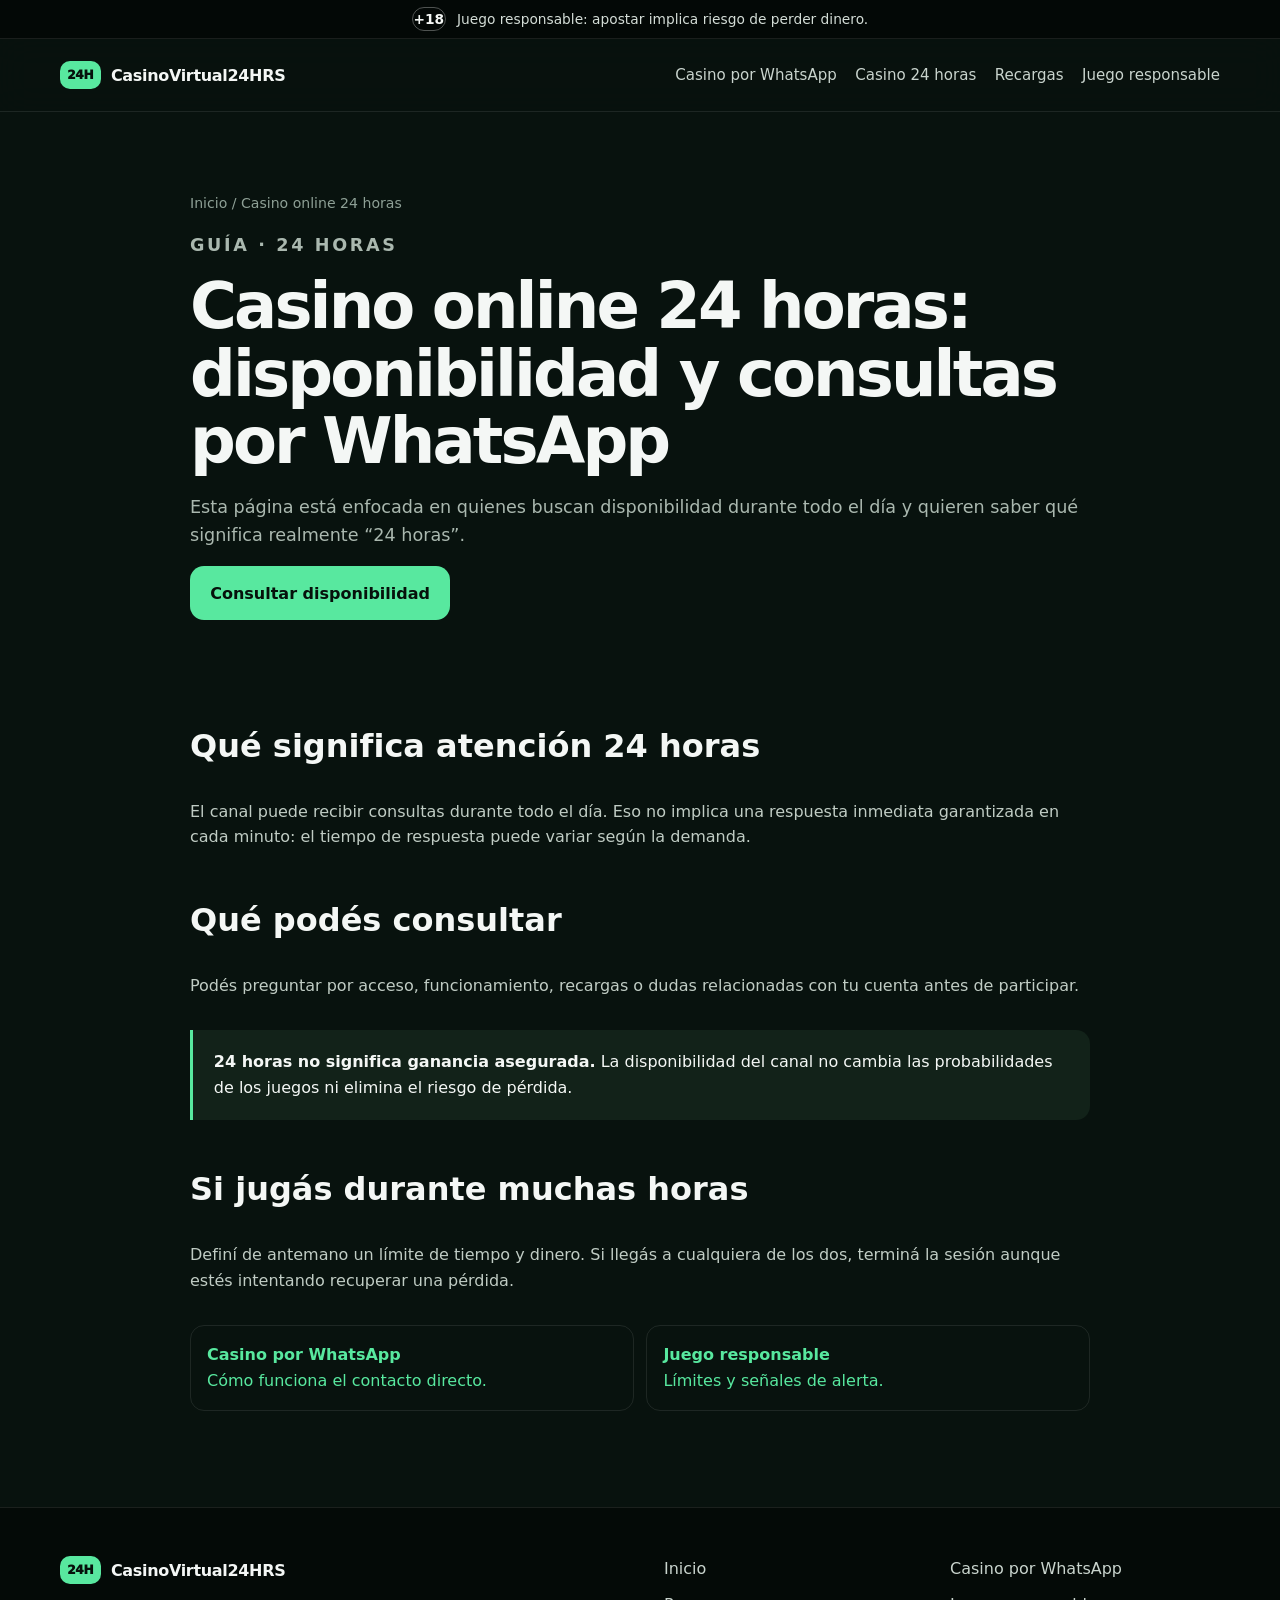
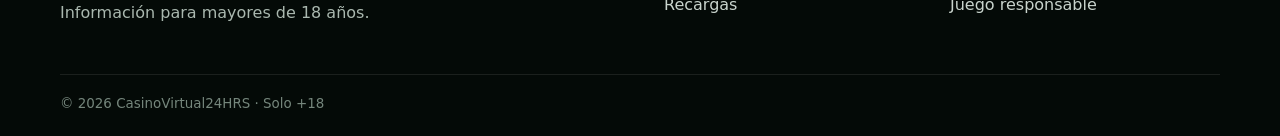
==== casino-online-24-horas.html @ c12b15f7 "Add casino online 24 hours SEO landing page" ====
<!doctype html><html lang="es-AR"><head><meta charset="utf-8"><meta name="viewport" content="width=device-width,initial-scale=1"><title>Casino Online 24 Horas | CasinoVirtual24HRS</title><meta name="description" content="Información sobre casino online 24 horas: disponibilidad del canal, consultas por WhatsApp y juego responsable. Solo mayores de 18."><meta name="robots" content="index,follow,max-image-preview:large,max-snippet:-1"><link rel="canonical" href="https://casinovirtual24hrs.com/casino-online-24-horas"><link rel="stylesheet" href="/style.css"><link rel="icon" href="/ganaencasa.webp" type="image/webp"></head><body><div class="age-bar"><span>+18</span><p>Juego responsable: apostar implica riesgo de perder dinero.</p></div><header class="site-header"><div class="container header-inner"><a class="brand" href="/"><span class="brand-mark">24H</span><span>CasinoVirtual24HRS</span></a><button class="menu-toggle" type="button" aria-expanded="false" aria-controls="main-nav">Menú</button><nav id="main-nav" class="main-nav"><a href="/casino-online-whatsapp">Casino por WhatsApp</a><a href="/casino-online-24-horas">Casino 24 horas</a><a href="/recarga-casino-whatsapp">Recargas</a><a href="/juego-responsable">Juego responsable</a></nav></div></header><main><section class="article-hero"><div class="container"><nav class="breadcrumbs"><a href="/">Inicio</a> / Casino online 24 horas</nav><p class="eyebrow">GUÍA · 24 HORAS</p><h1>Casino online 24 horas: disponibilidad y consultas por WhatsApp</h1><p>Esta página está enfocada en quienes buscan disponibilidad durante todo el día y quieren saber qué significa realmente “24 horas”.</p><a class="button button-primary js-whatsapp" href="https://wa.me/5492975815752" target="_blank" rel="noopener noreferrer" data-message="Hola, quiero consultar disponibilidad en CasinoVirtual24HRS.">Consultar disponibilidad</a></div></section><article class="article-body"><div class="container"><h2>Qué significa atención 24 horas</h2><p>El canal puede recibir consultas durante todo el día. Eso no implica una respuesta inmediata garantizada en cada minuto: el tiempo de respuesta puede variar según la demanda.</p><h2>Qué podés consultar</h2><p>Podés preguntar por acceso, funcionamiento, recargas o dudas relacionadas con tu cuenta antes de participar.</p><div class="notice"><strong>24 horas no significa ganancia asegurada.</strong> La disponibilidad del canal no cambia las probabilidades de los juegos ni elimina el riesgo de pérdida.</div><h2>Si jugás durante muchas horas</h2><p>Definí de antemano un límite de tiempo y dinero. Si llegás a cualquiera de los dos, terminá la sesión aunque estés intentando recuperar una pérdida.</p><div class="internal-links"><a href="/casino-online-whatsapp"><strong>Casino por WhatsApp</strong><br>Cómo funciona el contacto directo.</a><a href="/juego-responsable"><strong>Juego responsable</strong><br>Límites y señales de alerta.</a></div></div></article></main><footer class="site-footer"><div class="container footer-grid"><div><a class="brand" href="/"><span class="brand-mark">24H</span><span>CasinoVirtual24HRS</span></a><p>Información para mayores de 18 años.</p></div><nav><a href="/">Inicio</a><a href="/casino-online-whatsapp">Casino por WhatsApp</a><a href="/recarga-casino-whatsapp">Recargas</a><a href="/juego-responsable">Juego responsable</a></nav></div><div class="container footer-bottom">© <span id="year">2026</span> CasinoVirtual24HRS · Solo +18</div></footer><script src="/app.js" defer></script></body></html>
---- style.css ----
:root{--bg:#08120e;--bg2:#0d1a14;--panel:#122219;--text:#f4f7f5;--muted:#aab8af;--line:rgba(255,255,255,.09);--accent:#58e89f;--accent2:#32ce80;--radius:22px;--shadow:0 22px 70px rgba(0,0,0,.28)}*{box-sizing:border-box}html{scroll-behavior:smooth}body{margin:0;background:var(--bg);color:var(--text);font-family:Inter,ui-sans-serif,system-ui,-apple-system,BlinkMacSystemFont,"Segoe UI",sans-serif;line-height:1.6;text-rendering:optimizeLegibility}a{color:inherit;text-decoration:none}img{max-width:100%;display:block}button{font:inherit}.container{width:min(1160px,calc(100% - 2rem));margin:auto}.narrow{width:min(920px,100%)}.skip-link{position:absolute;top:-100px;left:1rem;background:white;color:black;padding:.7rem 1rem;border-radius:10px;z-index:1000}.skip-link:focus{top:1rem}.age-bar{display:flex;justify-content:center;align-items:center;gap:.7rem;padding:.45rem 1rem;background:#030806;border-bottom:1px solid var(--line);font-size:.86rem}.age-bar p{margin:0;color:#d4ddd7}.age-bar span{display:grid;place-items:center;min-width:34px;height:24px;border:1px solid rgba(255,255,255,.3);border-radius:999px;font-weight:850}.site-header{position:sticky;top:0;z-index:30;background:rgba(8,18,14,.88);backdrop-filter:blur(16px);border-bottom:1px solid var(--line)}.header-inner{min-height:72px;display:flex;align-items:center;justify-content:space-between;gap:1.5rem}.brand{display:inline-flex;align-items:center;gap:.65rem;font-weight:850;letter-spacing:-.02em}.brand-mark{display:grid;place-items:center;min-width:40px;height:28px;padding:0 .45rem;border-radius:10px;background:var(--accent);color:#06110b;font-size:.76rem;font-weight:950}.main-nav{display:flex;gap:1.15rem;color:#c9d4cd;font-size:.94rem}.main-nav a:hover{color:white}.menu-toggle{display:none;background:transparent;color:white;border:1px solid var(--line);padding:.55rem .8rem;border-radius:12px}.hero{padding:6.8rem 0 5.5rem;background:radial-gradient(circle at 80% 16%,rgba(88,232,159,.15),transparent 28%),radial-gradient(circle at 12% 8%,rgba(88,232,159,.07),transparent 22%)}.hero-grid{display:grid;grid-template-columns:1.22fr .78fr;gap:4rem;align-items:center}.eyebrow{margin:0 0 .9rem;color:var(--accent);font-size:.78rem;font-weight:850;letter-spacing:.15em}.hero h1{margin:0 0 1.3rem;max-width:780px;font-size:clamp(3.1rem,6vw,5.8rem);line-height:1.04;letter-spacing:-.05em}.hero-lead{max-width:730px;margin:0;color:#c7d2cb;font-size:clamp(1.05rem,2vw,1.24rem)}.hero-actions{display:flex;flex-wrap:wrap;gap:.8rem;margin-top:2rem}.button{display:inline-flex;align-items:center;justify-content:center;min-height:50px;padding:.82rem 1.2rem;border:1px solid transparent;border-radius:14px;font-weight:850;cursor:pointer;transition:transform .15s ease,background .15s ease}.button:hover{transform:translateY(-1px)}.button-primary{background:var(--accent);color:#06110b}.button-primary:hover{background:var(--accent2)}.button-secondary{background:rgba(255,255,255,.025);border-color:var(--line);color:white}.button-full{width:100%}.trust-list{display:flex;flex-wrap:wrap;gap:.7rem 1.2rem;margin:2rem 0 0;padding:0;list-style:none;color:var(--muted);font-size:.9rem}.trust-list li:before{content:"✓";margin-right:.45rem;color:var(--accent);font-weight:900}.hero-card{padding:1.7rem;border:1px solid rgba(88,232,159,.2);border-radius:26px;background:linear-gradient(180deg,#14271e,#0e1b15);box-shadow:var(--shadow)}.hero-card img{width:100%;height:210px;object-fit:cover;border-radius:18px;margin-bottom:1.2rem}.hero-card h2{font-size:2rem;line-height:1.08;letter-spacing:-.03em}.hero-card p{color:#c0cbc4}.hero-card small{display:block;margin-top:1rem;color:#8ea096}.status{display:flex;align-items:center;gap:.55rem;color:#d3e5da;font-size:.87rem;font-weight:800}.status span{width:9px;height:9px;border-radius:50%;background:var(--accent);box-shadow:0 0 18px rgba(88,232,159,.8)}.intent-strip{border-top:1px solid var(--line);border-bottom:1px solid var(--line);background:#09160f}.intent-grid{display:grid;grid-template-columns:repeat(3,1fr)}.intent-grid>div{padding:1.15rem 1.3rem;border-right:1px solid var(--line)}.intent-grid>div:last-child{border-right:0}.intent-grid strong,.intent-grid span{display:block}.intent-grid span{color:var(--muted);font-size:.82rem}.section{padding:6.2rem 0}.section-alt{background:var(--bg2);border-top:1px solid var(--line);border-bottom:1px solid var(--line)}.section h2{margin:0 0 1rem;font-size:clamp(2.2rem,4vw,3.6rem);line-height:1.08;letter-spacing:-.04em}.section-intro{color:var(--muted);font-size:1.08rem}.steps,.content-grid{display:grid;grid-template-columns:repeat(3,1fr);gap:1rem;margin-top:2rem}.steps article,.content-card{padding:1.55rem;background:var(--panel);border:1px solid var(--line);border-radius:20px}.steps article span{display:grid;place-items:center;width:42px;height:42px;margin-bottom:1.2rem;border:1px solid rgba(88,232,159,.25);border-radius:12px;color:var(--accent);font-weight:850}.steps p,.content-card p{color:var(--muted)}.section-heading{display:grid;grid-template-columns:1.2fr .8fr;gap:3rem;align-items:end;margin-bottom:2.4rem}.section-heading>p{color:var(--muted)}.content-card{display:flex;flex-direction:column;min-height:245px}.content-card h3{font-size:1.35rem;line-height:1.15}.content-card h3 a:hover{color:var(--accent)}.tag{color:var(--accent)!important;font-size:.74rem;font-weight:850;letter-spacing:.13em}.text-link{margin-top:auto;color:var(--accent);font-weight:850}.faq-layout{display:grid;grid-template-columns:.72fr 1.28fr;gap:4rem}.faq-layout>div:first-child p:last-child{color:var(--muted)}.faq-list{border-top:1px solid var(--line)}details{border-bottom:1px solid var(--line)}summary{cursor:pointer;padding:1.2rem 0;list-style:none;font-weight:850}summary::-webkit-details-marker{display:none}summary:after{content:"+";float:right;color:var(--accent);font-size:1.25rem}details[open] summary:after{content:"−"}details p{margin:0 0 1.2rem;color:var(--muted)}.cta-section{padding:0 0 6rem}.cta-box{display:flex;justify-content:space-between;align-items:center;gap:2rem;padding:2.2rem;border:1px solid rgba(88,232,159,.22);border-radius:24px;background:linear-gradient(135deg,#173226,#0f2119)}.cta-box h2{margin:.1rem 0 .4rem;font-size:clamp(2rem,4vw,3rem)}.cta-box p{margin:0;color:#c4d0c8}.site-footer{padding:3rem 0 1.3rem;border-top:1px solid var(--line);background:#040a07}.footer-grid{display:grid;grid-template-columns:1fr 1fr;gap:3rem}.footer-grid p{max-width:520px;color:var(--muted)}.footer-grid nav{display:grid;grid-template-columns:1fr 1fr;gap:.7rem 1rem;align-content:start;color:#c9d4cd}.footer-grid nav a:hover{color:var(--accent)}.footer-bottom{margin-top:2rem;padding-top:1.15rem;border-top:1px solid var(--line);color:#75867c;font-size:.84rem}.floating-whatsapp{position:fixed;right:1rem;bottom:1rem;z-index:25;width:58px;height:58px;display:grid;place-items:center;border-radius:50%;background:#25d366;box-shadow:0 12px 32px rgba(0,0,0,.36)}.floating-whatsapp img{width:38px;height:38px;object-fit:contain}.age-gate{position:fixed;inset:0;z-index:100;display:grid;place-items:center;padding:1rem;background:rgba(2,7,4,.82);backdrop-filter:blur(10px)}.age-gate[hidden]{display:none}.age-dialog{width:min(480px,100%);padding:2rem;border:1px solid rgba(88,232,159,.2);border-radius:24px;background:#0d1c15;box-shadow:var(--shadow)}.age-dialog h2{font-size:2.1rem;line-height:1.08}.age-dialog p{color:var(--muted)}.age-actions{display:flex;gap:.75rem;margin-top:1.5rem}.gate-open{overflow:hidden}.article-hero{padding:5rem 0 2.5rem}.article-hero .container,.article-body .container{max-width:900px}.article-hero h1{margin:0 0 1rem;font-size:clamp(2.8rem,5vw,4.8rem);line-height:1.05;letter-spacing:-.045em}.article-hero p{color:var(--muted);font-size:1.1rem}.breadcrumbs{margin-bottom:1rem;color:#8ea096;font-size:.88rem}.article-body{padding:1rem 0 6rem}.article-body h2{margin-top:2.8rem;font-size:2rem}.article-body p,.article-body li{color:#c0ccc4}.article-body a:not(.button){color:var(--accent);text-decoration:underline;text-underline-offset:3px}.notice{margin:2rem 0;padding:1.2rem 1.3rem;border-left:3px solid var(--accent);border-radius:0 14px 14px 0;background:var(--panel)}.internal-links{display:grid;grid-template-columns:repeat(2,1fr);gap:.8rem;margin-top:2rem}.internal-links a{padding:1rem;border:1px solid var(--line);border-radius:14px;text-decoration:none!important}.internal-links a:hover{border-color:rgba(88,232,159,.34)}@media(max-width:900px){.hero{padding-top:5rem}.hero-grid,.section-heading,.faq-layout{grid-template-columns:1fr;gap:2rem}.steps,.content-grid{grid-template-columns:1fr}.menu-toggle{display:inline-flex}.main-nav{display:none;position:absolute;top:72px;left:1rem;right:1rem;flex-direction:column;padding:1rem;background:#0c1913;border:1px solid var(--line);border-radius:16px;box-shadow:var(--shadow)}.main-nav.is-open{display:flex}.cta-box{align-items:flex-start;flex-direction:column}}@media(max-width:640px){.container{width:min(100% - 1.25rem,1160px)}.age-bar{align-items:flex-start}.hero{padding:4rem 0}.hero h1{font-size:clamp(2.7rem,14vw,4.2rem)}.intent-grid{grid-template-columns:1fr}.intent-grid>div{border-right:0;border-bottom:1px solid var(--line)}.intent-grid>div:last-child{border-bottom:0}.section{padding:4.5rem 0}.footer-grid{grid-template-columns:1fr}.footer-grid nav,.internal-links{grid-template-columns:1fr}.age-actions{flex-direction:column}}@media(prefers-reduced-motion:reduce){*,*:before,*:after{scroll-behavior:auto!important;transition:none!important;animation:none!important}}
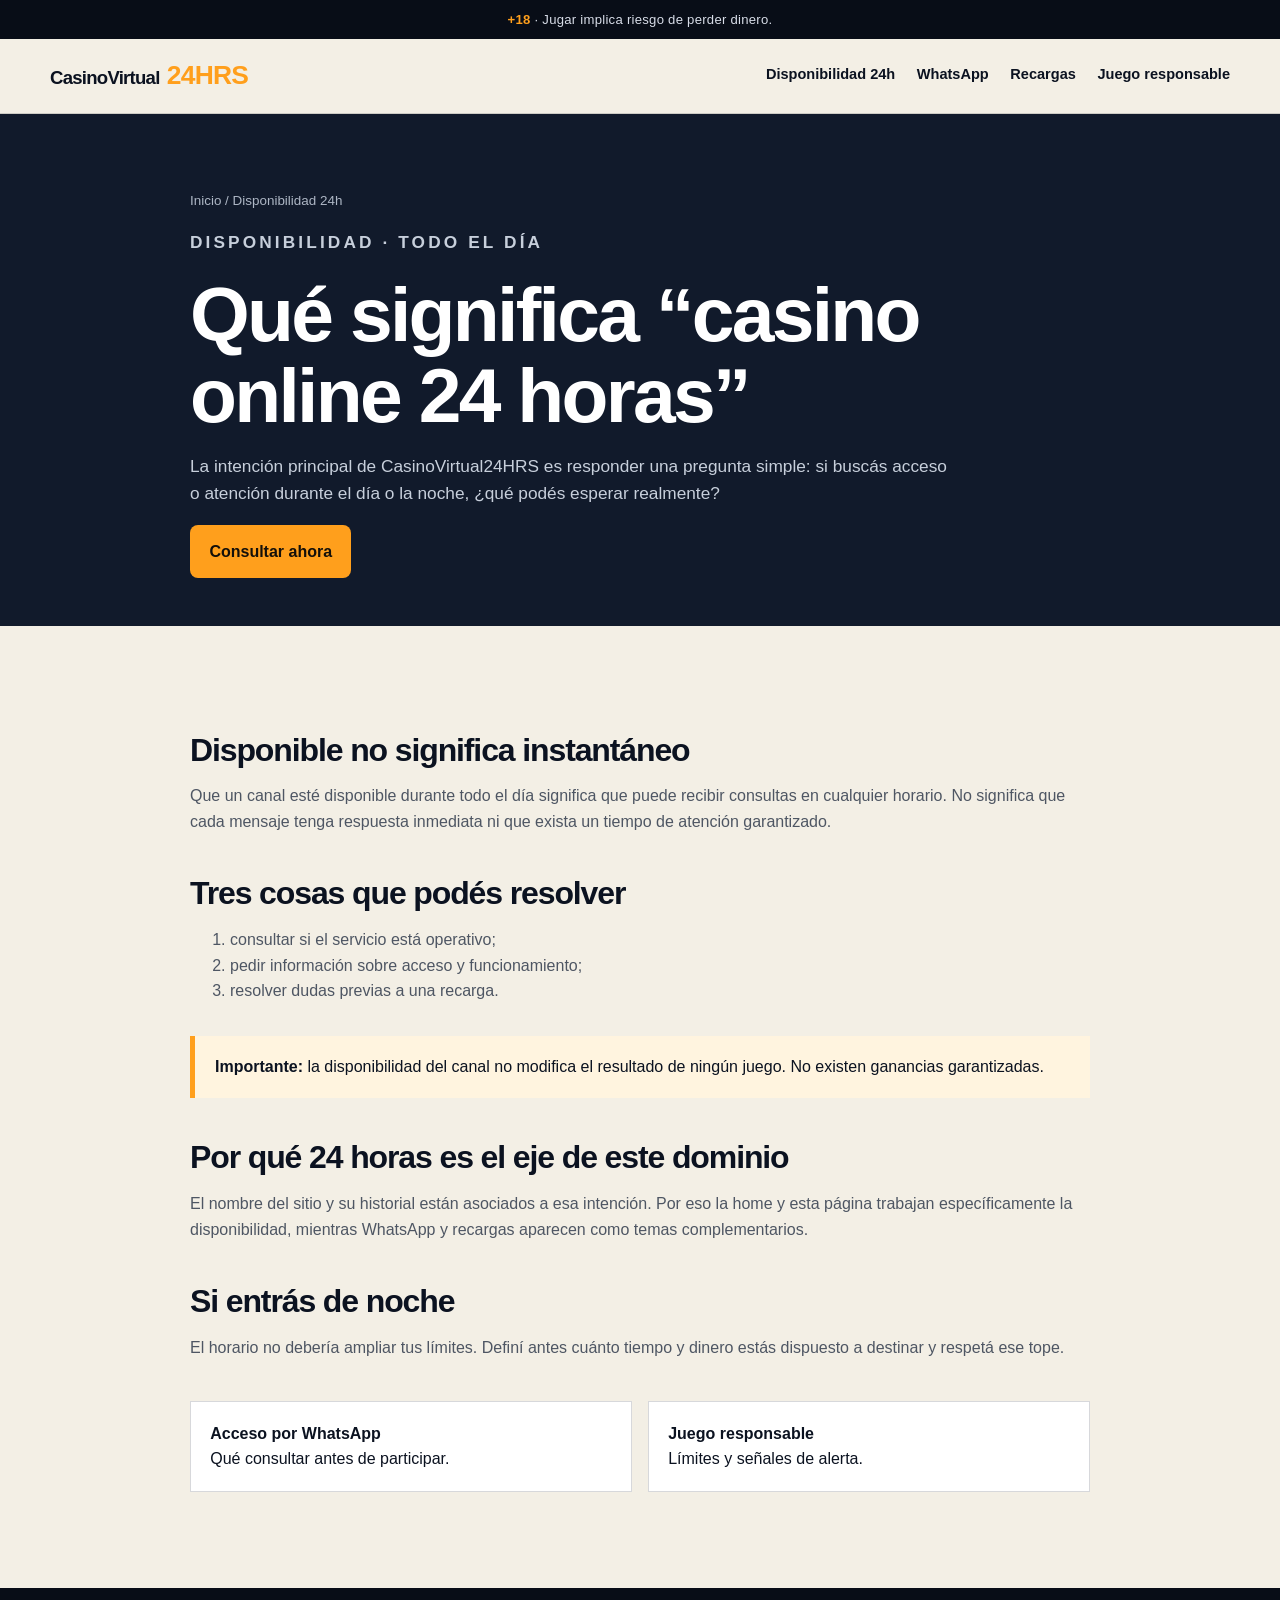
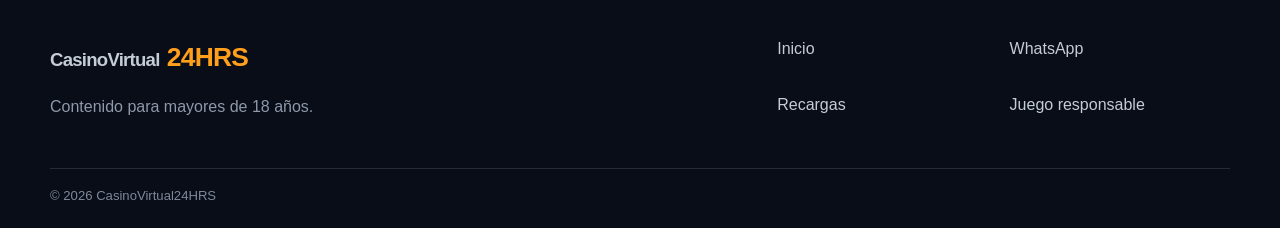
==== commit cd91244e: "Differentiate 24-hour availability guide" ====
--- a/casino-online-24-horas.html
+++ b/casino-online-24-horas.html
@@ -1 +1 @@
-<!doctype html><html lang="es-AR"><head><meta charset="utf-8"><meta name="viewport" content="width=device-width,initial-scale=1"><title>Casino Online 24 Horas | CasinoVirtual24HRS</title><meta name="description" content="Información sobre casino online 24 horas: disponibilidad del canal, consultas por WhatsApp y juego responsable. Solo mayores de 18."><meta name="robots" content="index,follow,max-image-preview:large,max-snippet:-1"><link rel="canonical" href="https://casinovirtual24hrs.com/casino-online-24-horas"><link rel="stylesheet" href="/style.css"><link rel="icon" href="/ganaencasa.webp" type="image/webp"></head><body><div class="age-bar"><span>+18</span><p>Juego responsable: apostar implica riesgo de perder dinero.</p></div><header class="site-header"><div class="container header-inner"><a class="brand" href="/"><span class="brand-mark">24H</span><span>CasinoVirtual24HRS</span></a><button class="menu-toggle" type="button" aria-expanded="false" aria-controls="main-nav">Menú</button><nav id="main-nav" class="main-nav"><a href="/casino-online-whatsapp">Casino por WhatsApp</a><a href="/casino-online-24-horas">Casino 24 horas</a><a href="/recarga-casino-whatsapp">Recargas</a><a href="/juego-responsable">Juego responsable</a></nav></div></header><main><section class="article-hero"><div class="container"><nav class="breadcrumbs"><a href="/">Inicio</a> / Casino online 24 horas</nav><p class="eyebrow">GUÍA · 24 HORAS</p><h1>Casino online 24 horas: disponibilidad y consultas por WhatsApp</h1><p>Esta página está enfocada en quienes buscan disponibilidad durante todo el día y quieren saber qué significa realmente “24 horas”.</p><a class="button button-primary js-whatsapp" href="https://wa.me/5492975815752" target="_blank" rel="noopener noreferrer" data-message="Hola, quiero consultar disponibilidad en CasinoVirtual24HRS.">Consultar disponibilidad</a></div></section><article class="article-body"><div class="container"><h2>Qué significa atención 24 horas</h2><p>El canal puede recibir consultas durante todo el día. Eso no implica una respuesta inmediata garantizada en cada minuto: el tiempo de respuesta puede variar según la demanda.</p><h2>Qué podés consultar</h2><p>Podés preguntar por acceso, funcionamiento, recargas o dudas relacionadas con tu cuenta antes de participar.</p><div class="notice"><strong>24 horas no significa ganancia asegurada.</strong> La disponibilidad del canal no cambia las probabilidades de los juegos ni elimina el riesgo de pérdida.</div><h2>Si jugás durante muchas horas</h2><p>Definí de antemano un límite de tiempo y dinero. Si llegás a cualquiera de los dos, terminá la sesión aunque estés intentando recuperar una pérdida.</p><div class="internal-links"><a href="/casino-online-whatsapp"><strong>Casino por WhatsApp</strong><br>Cómo funciona el contacto directo.</a><a href="/juego-responsable"><strong>Juego responsable</strong><br>Límites y señales de alerta.</a></div></div></article></main><footer class="site-footer"><div class="container footer-grid"><div><a class="brand" href="/"><span class="brand-mark">24H</span><span>CasinoVirtual24HRS</span></a><p>Información para mayores de 18 años.</p></div><nav><a href="/">Inicio</a><a href="/casino-online-whatsapp">Casino por WhatsApp</a><a href="/recarga-casino-whatsapp">Recargas</a><a href="/juego-responsable">Juego responsable</a></nav></div><div class="container footer-bottom">© <span id="year">2026</span> CasinoVirtual24HRS · Solo +18</div></footer><script src="/app.js" defer></script></body></html>+<!doctype html><html lang="es-AR"><head><meta charset="utf-8"><meta name="viewport" content="width=device-width,initial-scale=1"><title>Casino Online 24 Horas: Disponibilidad y Acceso | CasinoVirtual24HRS</title><meta name="description" content="Qué significa casino online 24 horas, cómo funciona la disponibilidad del canal y qué conviene revisar antes de participar. Solo mayores de 18."><meta name="robots" content="index,follow,max-image-preview:large,max-snippet:-1"><link rel="canonical" href="https://casinovirtual24hrs.com/casino-online-24-horas"><link rel="stylesheet" href="/style.css"><link rel="icon" href="/ganaencasa.webp" type="image/webp"></head><body><div class="risk-ribbon"><strong>+18</strong> · Jugar implica riesgo de perder dinero.</div><header class="site-header"><div class="container header-inner"><a class="brand" href="/"><span>CasinoVirtual</span><strong>24HRS</strong></a><button class="menu-toggle" type="button" aria-expanded="false" aria-controls="main-nav">Menú</button><nav id="main-nav" class="main-nav"><a href="/casino-online-24-horas">Disponibilidad 24h</a><a href="/casino-online-whatsapp">WhatsApp</a><a href="/recarga-casino-whatsapp">Recargas</a><a href="/juego-responsable">Juego responsable</a></nav></div></header><main><section class="article-hero"><div class="container"><div class="breadcrumbs"><a href="/">Inicio</a> / Disponibilidad 24h</div><p class="kicker">DISPONIBILIDAD · TODO EL DÍA</p><h1>Qué significa “casino online 24 horas”</h1><p>La intención principal de CasinoVirtual24HRS es responder una pregunta simple: si buscás acceso o atención durante el día o la noche, ¿qué podés esperar realmente?</p><a class="button button-primary js-whatsapp" href="https://wa.me/5492975815752" target="_blank" rel="noopener noreferrer" data-message="Hola, quiero consultar disponibilidad en CasinoVirtual24HRS.">Consultar ahora</a></div></section><article class="article-body"><div class="container"><h2>Disponible no significa instantáneo</h2><p>Que un canal esté disponible durante todo el día significa que puede recibir consultas en cualquier horario. No significa que cada mensaje tenga respuesta inmediata ni que exista un tiempo de atención garantizado.</p><h2>Tres cosas que podés resolver</h2><ol><li>consultar si el servicio está operativo;</li><li>pedir información sobre acceso y funcionamiento;</li><li>resolver dudas previas a una recarga.</li></ol><div class="note"><strong>Importante:</strong> la disponibilidad del canal no modifica el resultado de ningún juego. No existen ganancias garantizadas.</div><h2>Por qué 24 horas es el eje de este dominio</h2><p>El nombre del sitio y su historial están asociados a esa intención. Por eso la home y esta página trabajan específicamente la disponibilidad, mientras WhatsApp y recargas aparecen como temas complementarios.</p><h2>Si entrás de noche</h2><p>El horario no debería ampliar tus límites. Definí antes cuánto tiempo y dinero estás dispuesto a destinar y respetá ese tope.</p><div class="article-links"><a href="/casino-online-whatsapp"><strong>Acceso por WhatsApp</strong><br>Qué consultar antes de participar.</a><a href="/juego-responsable"><strong>Juego responsable</strong><br>Límites y señales de alerta.</a></div></div></article></main><footer class="site-footer"><div class="container footer-grid"><div><a class="brand" href="/"><span>CasinoVirtual</span><strong>24HRS</strong></a><p>Contenido para mayores de 18 años.</p></div><nav><a href="/">Inicio</a><a href="/casino-online-whatsapp">WhatsApp</a><a href="/recarga-casino-whatsapp">Recargas</a><a href="/juego-responsable">Juego responsable</a></nav></div><div class="container footer-bottom">© <span id="year">2026</span> CasinoVirtual24HRS</div></footer><div class="mobile-contact"><a class="js-whatsapp" href="https://wa.me/5492975815752" target="_blank" rel="noopener noreferrer" data-message="Hola, quiero consultar disponibilidad.">Consultar por WhatsApp</a></div><script src="/app.js" defer></script></body></html>
--- a/style.css
+++ b/style.css
@@ -1 +1 @@
-:root{--bg:#08120e;--bg2:#0d1a14;--panel:#122219;--text:#f4f7f5;--muted:#aab8af;--line:rgba(255,255,255,.09);--accent:#58e89f;--accent2:#32ce80;--radius:22px;--shadow:0 22px 70px rgba(0,0,0,.28)}*{box-sizing:border-box}html{scroll-behavior:smooth}body{margin:0;background:var(--bg);color:var(--text);font-family:Inter,ui-sans-serif,system-ui,-apple-system,BlinkMacSystemFont,"Segoe UI",sans-serif;line-height:1.6;text-rendering:optimizeLegibility}a{color:inherit;text-decoration:none}img{max-width:100%;display:block}button{font:inherit}.container{width:min(1160px,calc(100% - 2rem));margin:auto}.narrow{width:min(920px,100%)}.skip-link{position:absolute;top:-100px;left:1rem;background:white;color:black;padding:.7rem 1rem;border-radius:10px;z-index:1000}.skip-link:focus{top:1rem}.age-bar{display:flex;justify-content:center;align-items:center;gap:.7rem;padding:.45rem 1rem;background:#030806;border-bottom:1px solid var(--line);font-size:.86rem}.age-bar p{margin:0;color:#d4ddd7}.age-bar span{display:grid;place-items:center;min-width:34px;height:24px;border:1px solid rgba(255,255,255,.3);border-radius:999px;font-weight:850}.site-header{position:sticky;top:0;z-index:30;background:rgba(8,18,14,.88);backdrop-filter:blur(16px);border-bottom:1px solid var(--line)}.header-inner{min-height:72px;display:flex;align-items:center;justify-content:space-between;gap:1.5rem}.brand{display:inline-flex;align-items:center;gap:.65rem;font-weight:850;letter-spacing:-.02em}.brand-mark{display:grid;place-items:center;min-width:40px;height:28px;padding:0 .45rem;border-radius:10px;background:var(--accent);color:#06110b;font-size:.76rem;font-weight:950}.main-nav{display:flex;gap:1.15rem;color:#c9d4cd;font-size:.94rem}.main-nav a:hover{color:white}.menu-toggle{display:none;background:transparent;color:white;border:1px solid var(--line);padding:.55rem .8rem;border-radius:12px}.hero{padding:6.8rem 0 5.5rem;background:radial-gradient(circle at 80% 16%,rgba(88,232,159,.15),transparent 28%),radial-gradient(circle at 12% 8%,rgba(88,232,159,.07),transparent 22%)}.hero-grid{display:grid;grid-template-columns:1.22fr .78fr;gap:4rem;align-items:center}.eyebrow{margin:0 0 .9rem;color:var(--accent);font-size:.78rem;font-weight:850;letter-spacing:.15em}.hero h1{margin:0 0 1.3rem;max-width:780px;font-size:clamp(3.1rem,6vw,5.8rem);line-height:1.04;letter-spacing:-.05em}.hero-lead{max-width:730px;margin:0;color:#c7d2cb;font-size:clamp(1.05rem,2vw,1.24rem)}.hero-actions{display:flex;flex-wrap:wrap;gap:.8rem;margin-top:2rem}.button{display:inline-flex;align-items:center;justify-content:center;min-height:50px;padding:.82rem 1.2rem;border:1px solid transparent;border-radius:14px;font-weight:850;cursor:pointer;transition:transform .15s ease,background .15s ease}.button:hover{transform:translateY(-1px)}.button-primary{background:var(--accent);color:#06110b}.button-primary:hover{background:var(--accent2)}.button-secondary{background:rgba(255,255,255,.025);border-color:var(--line);color:white}.button-full{width:100%}.trust-list{display:flex;flex-wrap:wrap;gap:.7rem 1.2rem;margin:2rem 0 0;padding:0;list-style:none;color:var(--muted);font-size:.9rem}.trust-list li:before{content:"✓";margin-right:.45rem;color:var(--accent);font-weight:900}.hero-card{padding:1.7rem;border:1px solid rgba(88,232,159,.2);border-radius:26px;background:linear-gradient(180deg,#14271e,#0e1b15);box-shadow:var(--shadow)}.hero-card img{width:100%;height:210px;object-fit:cover;border-radius:18px;margin-bottom:1.2rem}.hero-card h2{font-size:2rem;line-height:1.08;letter-spacing:-.03em}.hero-card p{color:#c0cbc4}.hero-card small{display:block;margin-top:1rem;color:#8ea096}.status{display:flex;align-items:center;gap:.55rem;color:#d3e5da;font-size:.87rem;font-weight:800}.status span{width:9px;height:9px;border-radius:50%;background:var(--accent);box-shadow:0 0 18px rgba(88,232,159,.8)}.intent-strip{border-top:1px solid var(--line);border-bottom:1px solid var(--line);background:#09160f}.intent-grid{display:grid;grid-template-columns:repeat(3,1fr)}.intent-grid>div{padding:1.15rem 1.3rem;border-right:1px solid var(--line)}.intent-grid>div:last-child{border-right:0}.intent-grid strong,.intent-grid span{display:block}.intent-grid span{color:var(--muted);font-size:.82rem}.section{padding:6.2rem 0}.section-alt{background:var(--bg2);border-top:1px solid var(--line);border-bottom:1px solid var(--line)}.section h2{margin:0 0 1rem;font-size:clamp(2.2rem,4vw,3.6rem);line-height:1.08;letter-spacing:-.04em}.section-intro{color:var(--muted);font-size:1.08rem}.steps,.content-grid{display:grid;grid-template-columns:repeat(3,1fr);gap:1rem;margin-top:2rem}.steps article,.content-card{padding:1.55rem;background:var(--panel);border:1px solid var(--line);border-radius:20px}.steps article span{display:grid;place-items:center;width:42px;height:42px;margin-bottom:1.2rem;border:1px solid rgba(88,232,159,.25);border-radius:12px;color:var(--accent);font-weight:850}.steps p,.content-card p{color:var(--muted)}.section-heading{display:grid;grid-template-columns:1.2fr .8fr;gap:3rem;align-items:end;margin-bottom:2.4rem}.section-heading>p{color:var(--muted)}.content-card{display:flex;flex-direction:column;min-height:245px}.content-card h3{font-size:1.35rem;line-height:1.15}.content-card h3 a:hover{color:var(--accent)}.tag{color:var(--accent)!important;font-size:.74rem;font-weight:850;letter-spacing:.13em}.text-link{margin-top:auto;color:var(--accent);font-weight:850}.faq-layout{display:grid;grid-template-columns:.72fr 1.28fr;gap:4rem}.faq-layout>div:first-child p:last-child{color:var(--muted)}.faq-list{border-top:1px solid var(--line)}details{border-bottom:1px solid var(--line)}summary{cursor:pointer;padding:1.2rem 0;list-style:none;font-weight:850}summary::-webkit-details-marker{display:none}summary:after{content:"+";float:right;color:var(--accent);font-size:1.25rem}details[open] summary:after{content:"−"}details p{margin:0 0 1.2rem;color:var(--muted)}.cta-section{padding:0 0 6rem}.cta-box{display:flex;justify-content:space-between;align-items:center;gap:2rem;padding:2.2rem;border:1px solid rgba(88,232,159,.22);border-radius:24px;background:linear-gradient(135deg,#173226,#0f2119)}.cta-box h2{margin:.1rem 0 .4rem;font-size:clamp(2rem,4vw,3rem)}.cta-box p{margin:0;color:#c4d0c8}.site-footer{padding:3rem 0 1.3rem;border-top:1px solid var(--line);background:#040a07}.footer-grid{display:grid;grid-template-columns:1fr 1fr;gap:3rem}.footer-grid p{max-width:520px;color:var(--muted)}.footer-grid nav{display:grid;grid-template-columns:1fr 1fr;gap:.7rem 1rem;align-content:start;color:#c9d4cd}.footer-grid nav a:hover{color:var(--accent)}.footer-bottom{margin-top:2rem;padding-top:1.15rem;border-top:1px solid var(--line);color:#75867c;font-size:.84rem}.floating-whatsapp{position:fixed;right:1rem;bottom:1rem;z-index:25;width:58px;height:58px;display:grid;place-items:center;border-radius:50%;background:#25d366;box-shadow:0 12px 32px rgba(0,0,0,.36)}.floating-whatsapp img{width:38px;height:38px;object-fit:contain}.age-gate{position:fixed;inset:0;z-index:100;display:grid;place-items:center;padding:1rem;background:rgba(2,7,4,.82);backdrop-filter:blur(10px)}.age-gate[hidden]{display:none}.age-dialog{width:min(480px,100%);padding:2rem;border:1px solid rgba(88,232,159,.2);border-radius:24px;background:#0d1c15;box-shadow:var(--shadow)}.age-dialog h2{font-size:2.1rem;line-height:1.08}.age-dialog p{color:var(--muted)}.age-actions{display:flex;gap:.75rem;margin-top:1.5rem}.gate-open{overflow:hidden}.article-hero{padding:5rem 0 2.5rem}.article-hero .container,.article-body .container{max-width:900px}.article-hero h1{margin:0 0 1rem;font-size:clamp(2.8rem,5vw,4.8rem);line-height:1.05;letter-spacing:-.045em}.article-hero p{color:var(--muted);font-size:1.1rem}.breadcrumbs{margin-bottom:1rem;color:#8ea096;font-size:.88rem}.article-body{padding:1rem 0 6rem}.article-body h2{margin-top:2.8rem;font-size:2rem}.article-body p,.article-body li{color:#c0ccc4}.article-body a:not(.button){color:var(--accent);text-decoration:underline;text-underline-offset:3px}.notice{margin:2rem 0;padding:1.2rem 1.3rem;border-left:3px solid var(--accent);border-radius:0 14px 14px 0;background:var(--panel)}.internal-links{display:grid;grid-template-columns:repeat(2,1fr);gap:.8rem;margin-top:2rem}.internal-links a{padding:1rem;border:1px solid var(--line);border-radius:14px;text-decoration:none!important}.internal-links a:hover{border-color:rgba(88,232,159,.34)}@media(max-width:900px){.hero{padding-top:5rem}.hero-grid,.section-heading,.faq-layout{grid-template-columns:1fr;gap:2rem}.steps,.content-grid{grid-template-columns:1fr}.menu-toggle{display:inline-flex}.main-nav{display:none;position:absolute;top:72px;left:1rem;right:1rem;flex-direction:column;padding:1rem;background:#0c1913;border:1px solid var(--line);border-radius:16px;box-shadow:var(--shadow)}.main-nav.is-open{display:flex}.cta-box{align-items:flex-start;flex-direction:column}}@media(max-width:640px){.container{width:min(100% - 1.25rem,1160px)}.age-bar{align-items:flex-start}.hero{padding:4rem 0}.hero h1{font-size:clamp(2.7rem,14vw,4.2rem)}.intent-grid{grid-template-columns:1fr}.intent-grid>div{border-right:0;border-bottom:1px solid var(--line)}.intent-grid>div:last-child{border-bottom:0}.section{padding:4.5rem 0}.footer-grid{grid-template-columns:1fr}.footer-grid nav,.internal-links{grid-template-columns:1fr}.age-actions{flex-direction:column}}@media(prefers-reduced-motion:reduce){*,*:before,*:after{scroll-behavior:auto!important;transition:none!important;animation:none!important}}+:root{--ink:#0b1220;--paper:#f3efe5;--paper2:#e7e0d2;--navy:#111a2b;--navy2:#18243a;--orange:#ff9f1c;--orange2:#e88900;--muted:#5f6673;--white:#fff;--line:rgba(11,18,32,.16)}*{box-sizing:border-box}html{scroll-behavior:smooth}body{margin:0;background:var(--paper);color:var(--ink);font-family:Arial,Helvetica,sans-serif;line-height:1.6}a{color:inherit;text-decoration:none}img{max-width:100%;display:block}.container{width:min(1180px,calc(100% - 2rem));margin:auto}.risk-ribbon{background:#080d17;color:#d8dde8;padding:.55rem 1rem;text-align:center;font-size:.82rem;letter-spacing:.02em}.risk-ribbon strong{color:var(--orange)}.site-header{background:var(--paper);border-bottom:1px solid var(--line);position:sticky;top:0;z-index:30}.header-inner{min-height:74px;display:flex;align-items:center;justify-content:space-between;gap:1.5rem}.brand{display:flex;align-items:baseline;gap:.45rem;font-weight:900;letter-spacing:-.04em;font-size:1.16rem}.brand strong{font-size:1.65rem;color:var(--orange)}.main-nav{display:flex;gap:1.35rem;font-size:.91rem;font-weight:700}.main-nav a{border-bottom:2px solid transparent;padding:.35rem 0}.main-nav a:hover{border-color:var(--orange)}.menu-toggle{display:none;background:var(--ink);color:white;border:0;border-radius:8px;padding:.6rem .8rem}.hero{background:var(--navy);color:white;padding:5.8rem 0 4.5rem;overflow:hidden}.hero-grid{display:grid;grid-template-columns:.82fr 1.18fr;gap:4rem;align-items:end}.hero-number{font-size:clamp(8rem,24vw,19rem);font-weight:900;line-height:.72;letter-spacing:-.09em;color:var(--orange);user-select:none}.kicker{font-size:.78rem;letter-spacing:.18em;font-weight:800;text-transform:uppercase;color:var(--orange)}h1,h2,h3{line-height:1.05;letter-spacing:-.035em}.hero h1{font-size:clamp(3rem,6.5vw,6.4rem);margin:.6rem 0 1.2rem;max-width:830px}.hero-copy>p:not(.kicker){font-size:1.12rem;max-width:760px;color:#c9d0dc}.hero-actions{display:flex;flex-wrap:wrap;gap:.8rem;margin-top:1.7rem}.button{display:inline-flex;align-items:center;justify-content:center;min-height:50px;padding:.8rem 1.15rem;border-radius:8px;font-weight:800;border:1px solid transparent}.button-primary{background:var(--orange);color:#14100a}.button-primary:hover{background:var(--orange2)}.button-outline{border-color:#667087;color:white}.button-outline:hover{background:#202d46}.quick-facts{background:var(--paper2);border-bottom:1px solid var(--line)}.facts-grid{display:grid;grid-template-columns:repeat(3,1fr)}.fact{padding:1.35rem 1.5rem;border-right:1px solid var(--line)}.fact:last-child{border-right:0}.fact b{display:block;font-size:1rem}.fact span{font-size:.82rem;color:var(--muted)}.section{padding:5.8rem 0}.section-head{display:grid;grid-template-columns:.7fr 1.3fr;gap:4rem;margin-bottom:3rem}.section-head h2{font-size:clamp(2.6rem,5vw,4.8rem);margin:0}.section-head p{font-size:1.05rem;color:var(--muted);max-width:680px;margin:0}.editorial-list{border-top:1px solid var(--line)}.editorial-row{display:grid;grid-template-columns:90px 1fr 1.1fr;gap:2rem;padding:1.8rem 0;border-bottom:1px solid var(--line);align-items:start}.editorial-row .num{font-size:1.9rem;font-weight:900;color:var(--orange)}.editorial-row h3{font-size:1.45rem;margin:.2rem 0}.editorial-row p{margin:0;color:var(--muted)}.night{background:var(--navy2);color:white}.night .section-head p,.night .editorial-row p{color:#b9c1ce}.night .editorial-list,.night .editorial-row{border-color:rgba(255,255,255,.13)}.guides{display:grid;grid-template-columns:1fr 1fr;gap:1px;background:var(--line);border:1px solid var(--line)}.guide{background:var(--paper);padding:2rem;min-height:230px;display:flex;flex-direction:column}.guide small{font-weight:900;letter-spacing:.12em;color:var(--orange)}.guide h3{font-size:2rem;margin:.7rem 0}.guide p{color:var(--muted)}.guide a{margin-top:auto;font-weight:900}.guide a:hover{color:var(--orange2)}.faq{max-width:880px;margin-left:auto}.faq details{border-top:1px solid var(--line)}.faq details:last-child{border-bottom:1px solid var(--line)}.faq summary{cursor:pointer;padding:1.25rem 0;font-weight:900;list-style:none}.faq summary:after{content:"↘";float:right;color:var(--orange)}.faq p{color:var(--muted);margin:0 0 1.3rem}.contact-band{background:var(--orange);color:#17120c;padding:2.2rem 0}.contact-inner{display:flex;align-items:center;justify-content:space-between;gap:2rem}.contact-inner h2{font-size:clamp(2rem,4vw,3.5rem);margin:0}.contact-inner p{margin:.4rem 0 0}.contact-band .button{background:var(--ink);color:white}.site-footer{background:#080d17;color:#c6ccd6;padding:3rem 0 1.4rem}.footer-grid{display:grid;grid-template-columns:1.2fr .8fr;gap:3rem}.footer-grid nav{display:grid;grid-template-columns:1fr 1fr;gap:.75rem}.footer-grid p{max-width:540px;color:#8f99aa}.footer-bottom{border-top:1px solid rgba(255,255,255,.12);margin-top:2rem;padding-top:1rem;font-size:.82rem;color:#7e899b}.mobile-contact{display:none}.article-hero{background:var(--navy);color:white;padding:4.8rem 0 3rem}.article-hero .container,.article-body .container{max-width:900px}.breadcrumbs{font-size:.84rem;color:#aeb7c5}.article-hero h1{font-size:clamp(2.8rem,6vw,5.4rem);margin:.8rem 0 1rem}.article-hero p{color:#c7cfdb;font-size:1.08rem;max-width:760px}.article-body{padding:4rem 0 6rem}.article-body h2{font-size:2rem;margin:2.7rem 0 .8rem}.article-body p,.article-body li{color:#4e5663}.article-body .note{background:#fff4df;border-left:5px solid var(--orange);padding:1.15rem 1.25rem;margin:2rem 0}.article-links{display:grid;grid-template-columns:1fr 1fr;gap:1rem;margin-top:2.5rem}.article-links a{border:1px solid var(--line);padding:1.2rem;background:#fff}.article-links a:hover{border-color:var(--orange)}@media(max-width:900px){.menu-toggle{display:block}.main-nav{display:none;position:absolute;top:74px;left:1rem;right:1rem;flex-direction:column;background:var(--paper);border:1px solid var(--line);padding:1rem;box-shadow:0 15px 40px rgba(0,0,0,.12)}.main-nav.is-open{display:flex}.hero-grid{grid-template-columns:1fr;gap:2rem}.hero-number{font-size:10rem}.section-head{grid-template-columns:1fr;gap:1.2rem}.editorial-row{grid-template-columns:60px 1fr}.editorial-row p{grid-column:2}.guides{grid-template-columns:1fr}.contact-inner{align-items:flex-start;flex-direction:column}.footer-grid{grid-template-columns:1fr}}@media(max-width:640px){body{padding-bottom:66px}.container{width:min(100% - 1.2rem,1180px)}.hero{padding:3.8rem 0 3.3rem}.hero-number{font-size:8rem}.hero h1{font-size:clamp(2.65rem,14vw,4.4rem)}.facts-grid{grid-template-columns:1fr}.fact{border-right:0;border-bottom:1px solid var(--line)}.section{padding:4rem 0}.editorial-row{grid-template-columns:44px 1fr;gap:1rem}.footer-grid nav,.article-links{grid-template-columns:1fr}.mobile-contact{display:flex;position:fixed;left:0;right:0;bottom:0;z-index:50;background:#111a2b;padding:.55rem .7rem;border-top:1px solid rgba(255,255,255,.12)}.mobile-contact a{width:100%;background:var(--orange);color:#17120c;text-align:center;padding:.72rem;border-radius:7px;font-weight:900}}@media(prefers-reduced-motion:reduce){*{scroll-behavior:auto!important;transition:none!important}}
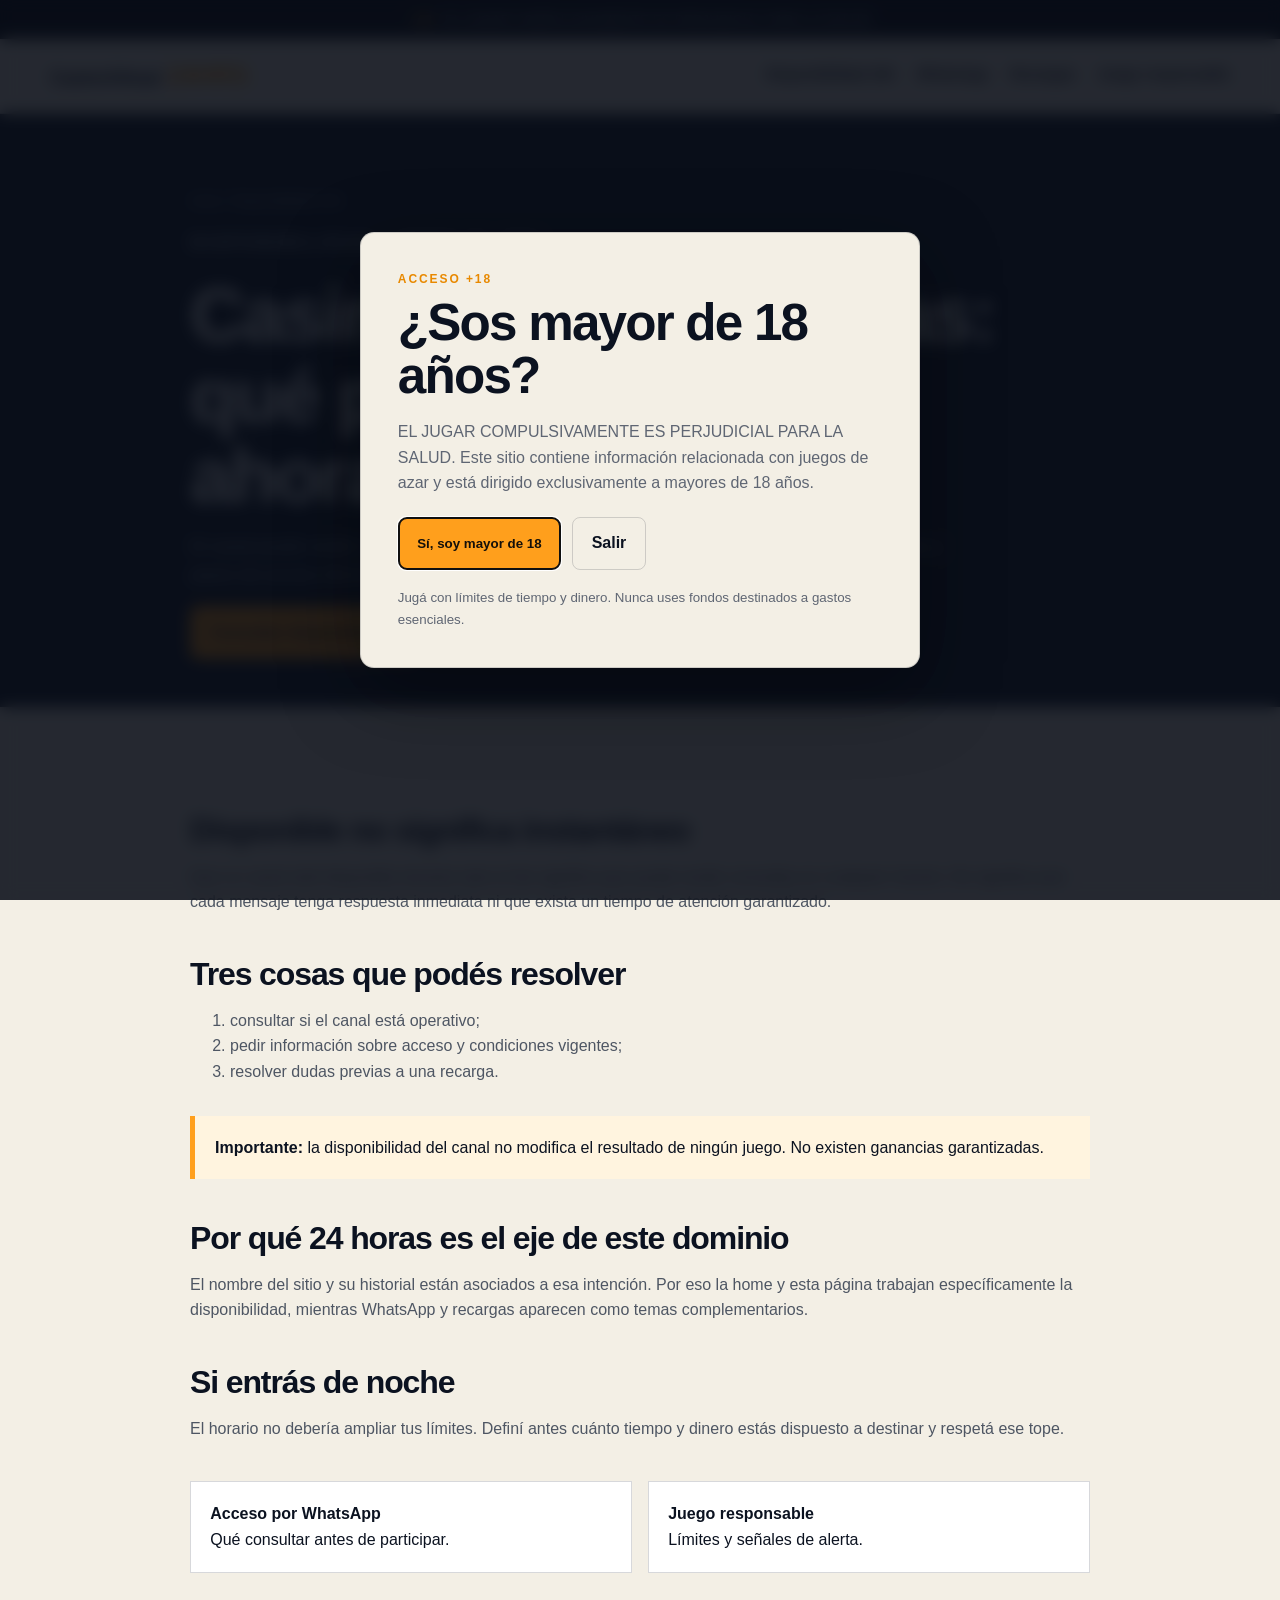
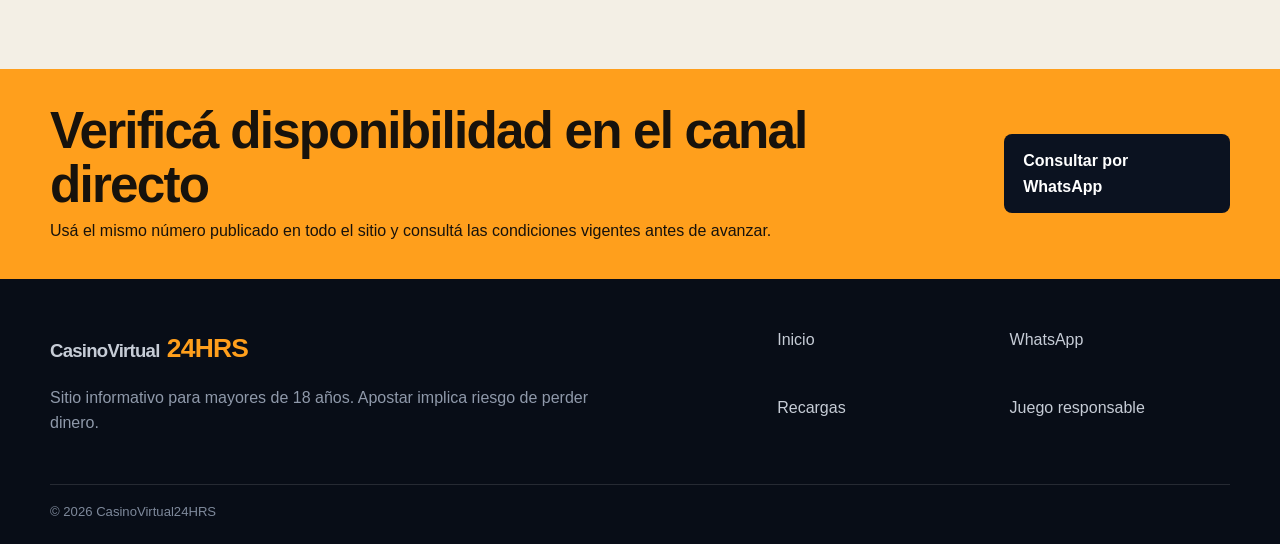
==== commit c728ab99: "Improve 24-hour landing page conversion and SEO" ====
--- a/casino-online-24-horas.html
+++ b/casino-online-24-horas.html
@@ -1 +1 @@
-<!doctype html><html lang="es-AR"><head><meta charset="utf-8"><meta name="viewport" content="width=device-width,initial-scale=1"><title>Casino Online 24 Horas: Disponibilidad y Acceso | CasinoVirtual24HRS</title><meta name="description" content="Qué significa casino online 24 horas, cómo funciona la disponibilidad del canal y qué conviene revisar antes de participar. Solo mayores de 18."><meta name="robots" content="index,follow,max-image-preview:large,max-snippet:-1"><link rel="canonical" href="https://casinovirtual24hrs.com/casino-online-24-horas"><link rel="stylesheet" href="/style.css"><link rel="icon" href="/ganaencasa.webp" type="image/webp"></head><body><div class="risk-ribbon"><strong>+18</strong> · Jugar implica riesgo de perder dinero.</div><header class="site-header"><div class="container header-inner"><a class="brand" href="/"><span>CasinoVirtual</span><strong>24HRS</strong></a><button class="menu-toggle" type="button" aria-expanded="false" aria-controls="main-nav">Menú</button><nav id="main-nav" class="main-nav"><a href="/casino-online-24-horas">Disponibilidad 24h</a><a href="/casino-online-whatsapp">WhatsApp</a><a href="/recarga-casino-whatsapp">Recargas</a><a href="/juego-responsable">Juego responsable</a></nav></div></header><main><section class="article-hero"><div class="container"><div class="breadcrumbs"><a href="/">Inicio</a> / Disponibilidad 24h</div><p class="kicker">DISPONIBILIDAD · TODO EL DÍA</p><h1>Qué significa “casino online 24 horas”</h1><p>La intención principal de CasinoVirtual24HRS es responder una pregunta simple: si buscás acceso o atención durante el día o la noche, ¿qué podés esperar realmente?</p><a class="button button-primary js-whatsapp" href="https://wa.me/5492975815752" target="_blank" rel="noopener noreferrer" data-message="Hola, quiero consultar disponibilidad en CasinoVirtual24HRS.">Consultar ahora</a></div></section><article class="article-body"><div class="container"><h2>Disponible no significa instantáneo</h2><p>Que un canal esté disponible durante todo el día significa que puede recibir consultas en cualquier horario. No significa que cada mensaje tenga respuesta inmediata ni que exista un tiempo de atención garantizado.</p><h2>Tres cosas que podés resolver</h2><ol><li>consultar si el servicio está operativo;</li><li>pedir información sobre acceso y funcionamiento;</li><li>resolver dudas previas a una recarga.</li></ol><div class="note"><strong>Importante:</strong> la disponibilidad del canal no modifica el resultado de ningún juego. No existen ganancias garantizadas.</div><h2>Por qué 24 horas es el eje de este dominio</h2><p>El nombre del sitio y su historial están asociados a esa intención. Por eso la home y esta página trabajan específicamente la disponibilidad, mientras WhatsApp y recargas aparecen como temas complementarios.</p><h2>Si entrás de noche</h2><p>El horario no debería ampliar tus límites. Definí antes cuánto tiempo y dinero estás dispuesto a destinar y respetá ese tope.</p><div class="article-links"><a href="/casino-online-whatsapp"><strong>Acceso por WhatsApp</strong><br>Qué consultar antes de participar.</a><a href="/juego-responsable"><strong>Juego responsable</strong><br>Límites y señales de alerta.</a></div></div></article></main><footer class="site-footer"><div class="container footer-grid"><div><a class="brand" href="/"><span>CasinoVirtual</span><strong>24HRS</strong></a><p>Contenido para mayores de 18 años.</p></div><nav><a href="/">Inicio</a><a href="/casino-online-whatsapp">WhatsApp</a><a href="/recarga-casino-whatsapp">Recargas</a><a href="/juego-responsable">Juego responsable</a></nav></div><div class="container footer-bottom">© <span id="year">2026</span> CasinoVirtual24HRS</div></footer><div class="mobile-contact"><a class="js-whatsapp" href="https://wa.me/5492975815752" target="_blank" rel="noopener noreferrer" data-message="Hola, quiero consultar disponibilidad.">Consultar por WhatsApp</a></div><script src="/app.js" defer></script></body></html>+<!doctype html><html lang="es-AR"><head><meta charset="utf-8"><meta name="viewport" content="width=device-width,initial-scale=1"><title>Casino Online 24 Horas en Argentina | CasinoVirtual24HRS</title><meta name="description" content="Consultá disponibilidad durante las 24 horas, acceso y condiciones vigentes de CasinoVirtual24HRS. Información para mayores de 18 años."><meta name="robots" content="index,follow,max-image-preview:large,max-snippet:-1"><link rel="canonical" href="https://casinovirtual24hrs.com/casino-online-24-horas"><link rel="stylesheet" href="/style.css"><link rel="icon" href="/ganaencasa.webp" type="image/webp"><link rel="preconnect" href="https://wa.me"><meta property="og:locale" content="es_AR"><meta property="og:type" content="article"><meta property="og:site_name" content="CasinoVirtual24HRS"><meta property="og:title" content="Casino Online 24 Horas en Argentina | CasinoVirtual24HRS"><meta property="og:description" content="Información sobre disponibilidad 24 horas y consulta directa por WhatsApp. Solo +18."><meta property="og:url" content="https://casinovirtual24hrs.com/casino-online-24-horas"><meta property="og:image" content="https://casinovirtual24hrs.com/jokers-jewels.webp"><meta name="twitter:card" content="summary_large_image"></head><body><div class="risk-ribbon"><strong>+18</strong> · Jugar implica riesgo de perder dinero.</div><header class="site-header"><div class="container header-inner"><a class="brand" href="/"><span>CasinoVirtual</span><strong>24HRS</strong></a><button class="menu-toggle" type="button" aria-expanded="false" aria-controls="main-nav">Menú</button><nav id="main-nav" class="main-nav" aria-label="Navegación principal"><a href="/casino-online-24-horas">Disponibilidad 24h</a><a href="/casino-online-whatsapp">WhatsApp</a><a href="/recarga-casino-whatsapp">Recargas</a><a href="/juego-responsable">Juego responsable</a></nav></div></header><main><section class="article-hero"><div class="container"><div class="breadcrumbs"><a href="/">Inicio</a> / Disponibilidad 24h</div><p class="kicker">DISPONIBILIDAD · TODO EL DÍA</p><h1>Casino online 24 horas: qué podés consultar ahora</h1><p>El canal puede recibir consultas durante todo el día. Verificá disponibilidad, condiciones vigentes y pasos de acceso directamente por WhatsApp.</p><a class="button button-primary js-whatsapp" href="https://wa.me/5492975815752" target="_blank" rel="noopener noreferrer" data-message="Hola, quiero consultar disponibilidad y condiciones vigentes en CasinoVirtual24HRS.">Consultar disponibilidad</a></div></section><article class="article-body"><div class="container"><h2>Disponible no significa instantáneo</h2><p>Que un canal esté disponible durante todo el día significa que puede recibir consultas en cualquier horario. No significa que cada mensaje tenga respuesta inmediata ni que exista un tiempo de atención garantizado.</p><h2>Tres cosas que podés resolver</h2><ol><li>consultar si el canal está operativo;</li><li>pedir información sobre acceso y condiciones vigentes;</li><li>resolver dudas previas a una recarga.</li></ol><div class="note"><strong>Importante:</strong> la disponibilidad del canal no modifica el resultado de ningún juego. No existen ganancias garantizadas.</div><h2>Por qué 24 horas es el eje de este dominio</h2><p>El nombre del sitio y su historial están asociados a esa intención. Por eso la home y esta página trabajan específicamente la disponibilidad, mientras WhatsApp y recargas aparecen como temas complementarios.</p><h2>Si entrás de noche</h2><p>El horario no debería ampliar tus límites. Definí antes cuánto tiempo y dinero estás dispuesto a destinar y respetá ese tope.</p><div class="article-links"><a href="/casino-online-whatsapp"><strong>Acceso por WhatsApp</strong><br>Qué consultar antes de participar.</a><a href="/juego-responsable"><strong>Juego responsable</strong><br>Límites y señales de alerta.</a></div></div></article><section class="contact-band"><div class="container contact-inner"><div><h2>Verificá disponibilidad en el canal directo</h2><p>Usá el mismo número publicado en todo el sitio y consultá las condiciones vigentes antes de avanzar.</p></div><a class="button js-whatsapp" href="https://wa.me/5492975815752" target="_blank" rel="noopener noreferrer" data-message="Hola, quiero verificar disponibilidad y condiciones vigentes en CasinoVirtual24HRS.">Consultar por WhatsApp</a></div></section></main><footer class="site-footer"><div class="container footer-grid"><div><a class="brand" href="/"><span>CasinoVirtual</span><strong>24HRS</strong></a><p>Sitio informativo para mayores de 18 años. Apostar implica riesgo de perder dinero.</p></div><nav><a href="/">Inicio</a><a href="/casino-online-whatsapp">WhatsApp</a><a href="/recarga-casino-whatsapp">Recargas</a><a href="/juego-responsable">Juego responsable</a></nav></div><div class="container footer-bottom">© <span id="year">2026</span> CasinoVirtual24HRS</div></footer><div class="mobile-contact"><a class="js-whatsapp" href="https://wa.me/5492975815752" target="_blank" rel="noopener noreferrer" data-message="Hola, quiero consultar disponibilidad en CasinoVirtual24HRS.">Consultar por WhatsApp</a></div><script src="/app.js" defer></script></body></html>
--- a/style.css
+++ b/style.css
@@ -1 +1 @@
-:root{--ink:#0b1220;--paper:#f3efe5;--paper2:#e7e0d2;--navy:#111a2b;--navy2:#18243a;--orange:#ff9f1c;--orange2:#e88900;--muted:#5f6673;--white:#fff;--line:rgba(11,18,32,.16)}*{box-sizing:border-box}html{scroll-behavior:smooth}body{margin:0;background:var(--paper);color:var(--ink);font-family:Arial,Helvetica,sans-serif;line-height:1.6}a{color:inherit;text-decoration:none}img{max-width:100%;display:block}.container{width:min(1180px,calc(100% - 2rem));margin:auto}.risk-ribbon{background:#080d17;color:#d8dde8;padding:.55rem 1rem;text-align:center;font-size:.82rem;letter-spacing:.02em}.risk-ribbon strong{color:var(--orange)}.site-header{background:var(--paper);border-bottom:1px solid var(--line);position:sticky;top:0;z-index:30}.header-inner{min-height:74px;display:flex;align-items:center;justify-content:space-between;gap:1.5rem}.brand{display:flex;align-items:baseline;gap:.45rem;font-weight:900;letter-spacing:-.04em;font-size:1.16rem}.brand strong{font-size:1.65rem;color:var(--orange)}.main-nav{display:flex;gap:1.35rem;font-size:.91rem;font-weight:700}.main-nav a{border-bottom:2px solid transparent;padding:.35rem 0}.main-nav a:hover{border-color:var(--orange)}.menu-toggle{display:none;background:var(--ink);color:white;border:0;border-radius:8px;padding:.6rem .8rem}.hero{background:var(--navy);color:white;padding:5.8rem 0 4.5rem;overflow:hidden}.hero-grid{display:grid;grid-template-columns:.82fr 1.18fr;gap:4rem;align-items:end}.hero-number{font-size:clamp(8rem,24vw,19rem);font-weight:900;line-height:.72;letter-spacing:-.09em;color:var(--orange);user-select:none}.kicker{font-size:.78rem;letter-spacing:.18em;font-weight:800;text-transform:uppercase;color:var(--orange)}h1,h2,h3{line-height:1.05;letter-spacing:-.035em}.hero h1{font-size:clamp(3rem,6.5vw,6.4rem);margin:.6rem 0 1.2rem;max-width:830px}.hero-copy>p:not(.kicker){font-size:1.12rem;max-width:760px;color:#c9d0dc}.hero-actions{display:flex;flex-wrap:wrap;gap:.8rem;margin-top:1.7rem}.button{display:inline-flex;align-items:center;justify-content:center;min-height:50px;padding:.8rem 1.15rem;border-radius:8px;font-weight:800;border:1px solid transparent}.button-primary{background:var(--orange);color:#14100a}.button-primary:hover{background:var(--orange2)}.button-outline{border-color:#667087;color:white}.button-outline:hover{background:#202d46}.quick-facts{background:var(--paper2);border-bottom:1px solid var(--line)}.facts-grid{display:grid;grid-template-columns:repeat(3,1fr)}.fact{padding:1.35rem 1.5rem;border-right:1px solid var(--line)}.fact:last-child{border-right:0}.fact b{display:block;font-size:1rem}.fact span{font-size:.82rem;color:var(--muted)}.section{padding:5.8rem 0}.section-head{display:grid;grid-template-columns:.7fr 1.3fr;gap:4rem;margin-bottom:3rem}.section-head h2{font-size:clamp(2.6rem,5vw,4.8rem);margin:0}.section-head p{font-size:1.05rem;color:var(--muted);max-width:680px;margin:0}.editorial-list{border-top:1px solid var(--line)}.editorial-row{display:grid;grid-template-columns:90px 1fr 1.1fr;gap:2rem;padding:1.8rem 0;border-bottom:1px solid var(--line);align-items:start}.editorial-row .num{font-size:1.9rem;font-weight:900;color:var(--orange)}.editorial-row h3{font-size:1.45rem;margin:.2rem 0}.editorial-row p{margin:0;color:var(--muted)}.night{background:var(--navy2);color:white}.night .section-head p,.night .editorial-row p{color:#b9c1ce}.night .editorial-list,.night .editorial-row{border-color:rgba(255,255,255,.13)}.guides{display:grid;grid-template-columns:1fr 1fr;gap:1px;background:var(--line);border:1px solid var(--line)}.guide{background:var(--paper);padding:2rem;min-height:230px;display:flex;flex-direction:column}.guide small{font-weight:900;letter-spacing:.12em;color:var(--orange)}.guide h3{font-size:2rem;margin:.7rem 0}.guide p{color:var(--muted)}.guide a{margin-top:auto;font-weight:900}.guide a:hover{color:var(--orange2)}.faq{max-width:880px;margin-left:auto}.faq details{border-top:1px solid var(--line)}.faq details:last-child{border-bottom:1px solid var(--line)}.faq summary{cursor:pointer;padding:1.25rem 0;font-weight:900;list-style:none}.faq summary:after{content:"↘";float:right;color:var(--orange)}.faq p{color:var(--muted);margin:0 0 1.3rem}.contact-band{background:var(--orange);color:#17120c;padding:2.2rem 0}.contact-inner{display:flex;align-items:center;justify-content:space-between;gap:2rem}.contact-inner h2{font-size:clamp(2rem,4vw,3.5rem);margin:0}.contact-inner p{margin:.4rem 0 0}.contact-band .button{background:var(--ink);color:white}.site-footer{background:#080d17;color:#c6ccd6;padding:3rem 0 1.4rem}.footer-grid{display:grid;grid-template-columns:1.2fr .8fr;gap:3rem}.footer-grid nav{display:grid;grid-template-columns:1fr 1fr;gap:.75rem}.footer-grid p{max-width:540px;color:#8f99aa}.footer-bottom{border-top:1px solid rgba(255,255,255,.12);margin-top:2rem;padding-top:1rem;font-size:.82rem;color:#7e899b}.mobile-contact{display:none}.article-hero{background:var(--navy);color:white;padding:4.8rem 0 3rem}.article-hero .container,.article-body .container{max-width:900px}.breadcrumbs{font-size:.84rem;color:#aeb7c5}.article-hero h1{font-size:clamp(2.8rem,6vw,5.4rem);margin:.8rem 0 1rem}.article-hero p{color:#c7cfdb;font-size:1.08rem;max-width:760px}.article-body{padding:4rem 0 6rem}.article-body h2{font-size:2rem;margin:2.7rem 0 .8rem}.article-body p,.article-body li{color:#4e5663}.article-body .note{background:#fff4df;border-left:5px solid var(--orange);padding:1.15rem 1.25rem;margin:2rem 0}.article-links{display:grid;grid-template-columns:1fr 1fr;gap:1rem;margin-top:2.5rem}.article-links a{border:1px solid var(--line);padding:1.2rem;background:#fff}.article-links a:hover{border-color:var(--orange)}@media(max-width:900px){.menu-toggle{display:block}.main-nav{display:none;position:absolute;top:74px;left:1rem;right:1rem;flex-direction:column;background:var(--paper);border:1px solid var(--line);padding:1rem;box-shadow:0 15px 40px rgba(0,0,0,.12)}.main-nav.is-open{display:flex}.hero-grid{grid-template-columns:1fr;gap:2rem}.hero-number{font-size:10rem}.section-head{grid-template-columns:1fr;gap:1.2rem}.editorial-row{grid-template-columns:60px 1fr}.editorial-row p{grid-column:2}.guides{grid-template-columns:1fr}.contact-inner{align-items:flex-start;flex-direction:column}.footer-grid{grid-template-columns:1fr}}@media(max-width:640px){body{padding-bottom:66px}.container{width:min(100% - 1.2rem,1180px)}.hero{padding:3.8rem 0 3.3rem}.hero-number{font-size:8rem}.hero h1{font-size:clamp(2.65rem,14vw,4.4rem)}.facts-grid{grid-template-columns:1fr}.fact{border-right:0;border-bottom:1px solid var(--line)}.section{padding:4rem 0}.editorial-row{grid-template-columns:44px 1fr;gap:1rem}.footer-grid nav,.article-links{grid-template-columns:1fr}.mobile-contact{display:flex;position:fixed;left:0;right:0;bottom:0;z-index:50;background:#111a2b;padding:.55rem .7rem;border-top:1px solid rgba(255,255,255,.12)}.mobile-contact a{width:100%;background:var(--orange);color:#17120c;text-align:center;padding:.72rem;border-radius:7px;font-weight:900}}@media(prefers-reduced-motion:reduce){*{scroll-behavior:auto!important;transition:none!important}}+:root{--ink:#0b1220;--paper:#f3efe5;--paper2:#e7e0d2;--navy:#111a2b;--navy2:#18243a;--orange:#ff9f1c;--orange2:#e88900;--muted:#5f6673;--white:#fff;--line:rgba(11,18,32,.16)}*{box-sizing:border-box}html{scroll-behavior:smooth}body{margin:0;background:var(--paper);color:var(--ink);font-family:Arial,Helvetica,sans-serif;line-height:1.6}body.gate-open{overflow:hidden}a{color:inherit;text-decoration:none}img{max-width:100%;display:block}.container{width:min(1180px,calc(100% - 2rem));margin:auto}.risk-ribbon{background:#080d17;color:#d8dde8;padding:.55rem 1rem;text-align:center;font-size:.82rem;letter-spacing:.02em}.risk-ribbon strong{color:var(--orange)}.site-header{background:var(--paper);border-bottom:1px solid var(--line);position:sticky;top:0;z-index:30}.header-inner{min-height:74px;display:flex;align-items:center;justify-content:space-between;gap:1.5rem}.brand{display:flex;align-items:baseline;gap:.45rem;font-weight:900;letter-spacing:-.04em;font-size:1.16rem}.brand strong{font-size:1.65rem;color:var(--orange)}.main-nav{display:flex;gap:1.35rem;font-size:.91rem;font-weight:700}.main-nav a{border-bottom:2px solid transparent;padding:.35rem 0}.main-nav a:hover{border-color:var(--orange)}.menu-toggle{display:none;background:var(--ink);color:white;border:0;border-radius:8px;padding:.6rem .8rem}.hero{background:var(--navy);color:white;padding:5.8rem 0 4.5rem;overflow:hidden}.hero-grid{display:grid;grid-template-columns:.82fr 1.18fr;gap:4rem;align-items:end}.hero-number{font-size:clamp(8rem,24vw,19rem);font-weight:900;line-height:.72;letter-spacing:-.09em;color:var(--orange);user-select:none}.kicker{font-size:.78rem;letter-spacing:.18em;font-weight:800;text-transform:uppercase;color:var(--orange)}h1,h2,h3{line-height:1.05;letter-spacing:-.035em}.hero h1{font-size:clamp(3rem,6.5vw,6.4rem);margin:.6rem 0 1.2rem;max-width:830px}.hero-copy>p:not(.kicker){font-size:1.12rem;max-width:760px;color:#c9d0dc}.hero-actions{display:flex;flex-wrap:wrap;gap:.8rem;margin-top:1.7rem}.button{display:inline-flex;align-items:center;justify-content:center;min-height:50px;padding:.8rem 1.15rem;border-radius:8px;font-weight:800;border:1px solid transparent;cursor:pointer}.button-primary{background:var(--orange);color:#14100a}.button-primary:hover{background:var(--orange2)}.button-outline{border-color:#667087;color:white}.button-outline:hover{background:#202d46}.quick-facts{background:var(--paper2);border-bottom:1px solid var(--line)}.facts-grid{display:grid;grid-template-columns:repeat(3,1fr)}.fact{padding:1.35rem 1.5rem;border-right:1px solid var(--line)}.fact:last-child{border-right:0}.fact b{display:block;font-size:1rem}.fact span{font-size:.82rem;color:var(--muted)}.section{padding:5.8rem 0}.section-head{display:grid;grid-template-columns:.7fr 1.3fr;gap:4rem;margin-bottom:3rem}.section-head h2{font-size:clamp(2.6rem,5vw,4.8rem);margin:0}.section-head p{font-size:1.05rem;color:var(--muted);max-width:680px;margin:0}.editorial-list{border-top:1px solid var(--line)}.editorial-row{display:grid;grid-template-columns:90px 1fr 1.1fr;gap:2rem;padding:1.8rem 0;border-bottom:1px solid var(--line);align-items:start}.editorial-row .num{font-size:1.9rem;font-weight:900;color:var(--orange)}.editorial-row h3{font-size:1.45rem;margin:.2rem 0}.editorial-row p{margin:0;color:var(--muted)}.night{background:var(--navy2);color:white}.night .section-head p,.night .editorial-row p{color:#b9c1ce}.night .editorial-list,.night .editorial-row{border-color:rgba(255,255,255,.13)}.guides{display:grid;grid-template-columns:1fr 1fr;gap:1px;background:var(--line);border:1px solid var(--line)}.guide{background:var(--paper);padding:2rem;min-height:230px;display:flex;flex-direction:column}.guide small{font-weight:900;letter-spacing:.12em;color:var(--orange)}.guide h3{font-size:2rem;margin:.7rem 0}.guide p{color:var(--muted)}.guide a{margin-top:auto;font-weight:900}.guide a:hover{color:var(--orange2)}.faq{max-width:880px;margin-left:auto}.faq details{border-top:1px solid var(--line)}.faq details:last-child{border-bottom:1px solid var(--line)}.faq summary{cursor:pointer;padding:1.25rem 0;font-weight:900;list-style:none}.faq summary:after{content:"↘";float:right;color:var(--orange)}.faq p{color:var(--muted);margin:0 0 1.3rem}.contact-band{background:var(--orange);color:#17120c;padding:2.2rem 0}.contact-inner{display:flex;align-items:center;justify-content:space-between;gap:2rem}.contact-inner h2{font-size:clamp(2rem,4vw,3.5rem);margin:0}.contact-inner p{margin:.4rem 0 0}.contact-band .button{background:var(--ink);color:white}.site-footer{background:#080d17;color:#c6ccd6;padding:3rem 0 1.4rem}.footer-grid{display:grid;grid-template-columns:1.2fr .8fr;gap:3rem}.footer-grid nav{display:grid;grid-template-columns:1fr 1fr;gap:.75rem}.footer-grid p{max-width:540px;color:#8f99aa}.footer-bottom{border-top:1px solid rgba(255,255,255,.12);margin-top:2rem;padding-top:1rem;font-size:.82rem;color:#7e899b}.mobile-contact{display:none}.article-hero{background:var(--navy);color:white;padding:4.8rem 0 3rem}.article-hero .container,.article-body .container{max-width:900px}.breadcrumbs{font-size:.84rem;color:#aeb7c5}.article-hero h1{font-size:clamp(2.8rem,6vw,5.4rem);margin:.8rem 0 1rem}.article-hero p{color:#c7cfdb;font-size:1.08rem;max-width:760px}.article-body{padding:4rem 0 6rem}.article-body h2{font-size:2rem;margin:2.7rem 0 .8rem}.article-body p,.article-body li{color:#4e5663}.article-body .note{background:#fff4df;border-left:5px solid var(--orange);padding:1.15rem 1.25rem;margin:2rem 0}.article-links{display:grid;grid-template-columns:1fr 1fr;gap:1rem;margin-top:2.5rem}.article-links a{border:1px solid var(--line);padding:1.2rem;background:#fff}.article-links a:hover{border-color:var(--orange)}.age-gate[hidden]{display:none}.age-gate{position:fixed;inset:0;z-index:1000;display:grid;place-items:center;padding:1rem;background:rgba(8,13,23,.88);backdrop-filter:blur(8px)}.age-dialog{width:min(560px,100%);background:var(--paper);border:1px solid var(--line);border-radius:14px;padding:clamp(1.4rem,4vw,2.3rem);box-shadow:0 24px 80px rgba(0,0,0,.38)}.age-dialog h2{font-size:clamp(2rem,6vw,3.2rem);margin:.4rem 0 1rem}.age-dialog p{color:var(--muted)}.age-dialog small{display:block;margin-top:1.1rem;color:var(--muted)}.age-kicker{font-size:.75rem!important;letter-spacing:.16em;font-weight:900;color:var(--orange2)!important;margin:0}.age-actions{display:flex;flex-wrap:wrap;gap:.7rem;margin-top:1.3rem}.age-exit{background:transparent;border-color:var(--line);color:var(--ink)}.age-exit:hover{border-color:var(--orange2)}@media(max-width:900px){.menu-toggle{display:block}.main-nav{display:none;position:absolute;top:74px;left:1rem;right:1rem;flex-direction:column;background:var(--paper);border:1px solid var(--line);padding:1rem;box-shadow:0 15px 40px rgba(0,0,0,.12)}.main-nav.is-open{display:flex}.hero-grid{grid-template-columns:1fr;gap:2rem}.hero-number{font-size:10rem}.section-head{grid-template-columns:1fr;gap:1.2rem}.editorial-row{grid-template-columns:60px 1fr}.editorial-row p{grid-column:2}.guides{grid-template-columns:1fr}.contact-inner{align-items:flex-start;flex-direction:column}.footer-grid{grid-template-columns:1fr}}@media(max-width:640px){body{padding-bottom:66px}.container{width:min(100% - 1.2rem,1180px)}.hero{padding:3.8rem 0 3.3rem}.hero-number{font-size:8rem}.hero h1{font-size:clamp(2.65rem,14vw,4.4rem)}.facts-grid{grid-template-columns:1fr}.fact{border-right:0;border-bottom:1px solid var(--line)}.section{padding:4rem 0}.editorial-row{grid-template-columns:44px 1fr;gap:1rem}.footer-grid nav,.article-links{grid-template-columns:1fr}.mobile-contact{display:flex;position:fixed;left:0;right:0;bottom:0;z-index:50;background:#111a2b;padding:.55rem .7rem;border-top:1px solid rgba(255,255,255,.12)}.mobile-contact a{width:100%;background:var(--orange);color:#17120c;text-align:center;padding:.72rem;border-radius:7px;font-weight:900}.age-actions{display:grid}.age-actions .button{width:100%}}@media(prefers-reduced-motion:reduce){*{scroll-behavior:auto!important;transition:none!important}}
